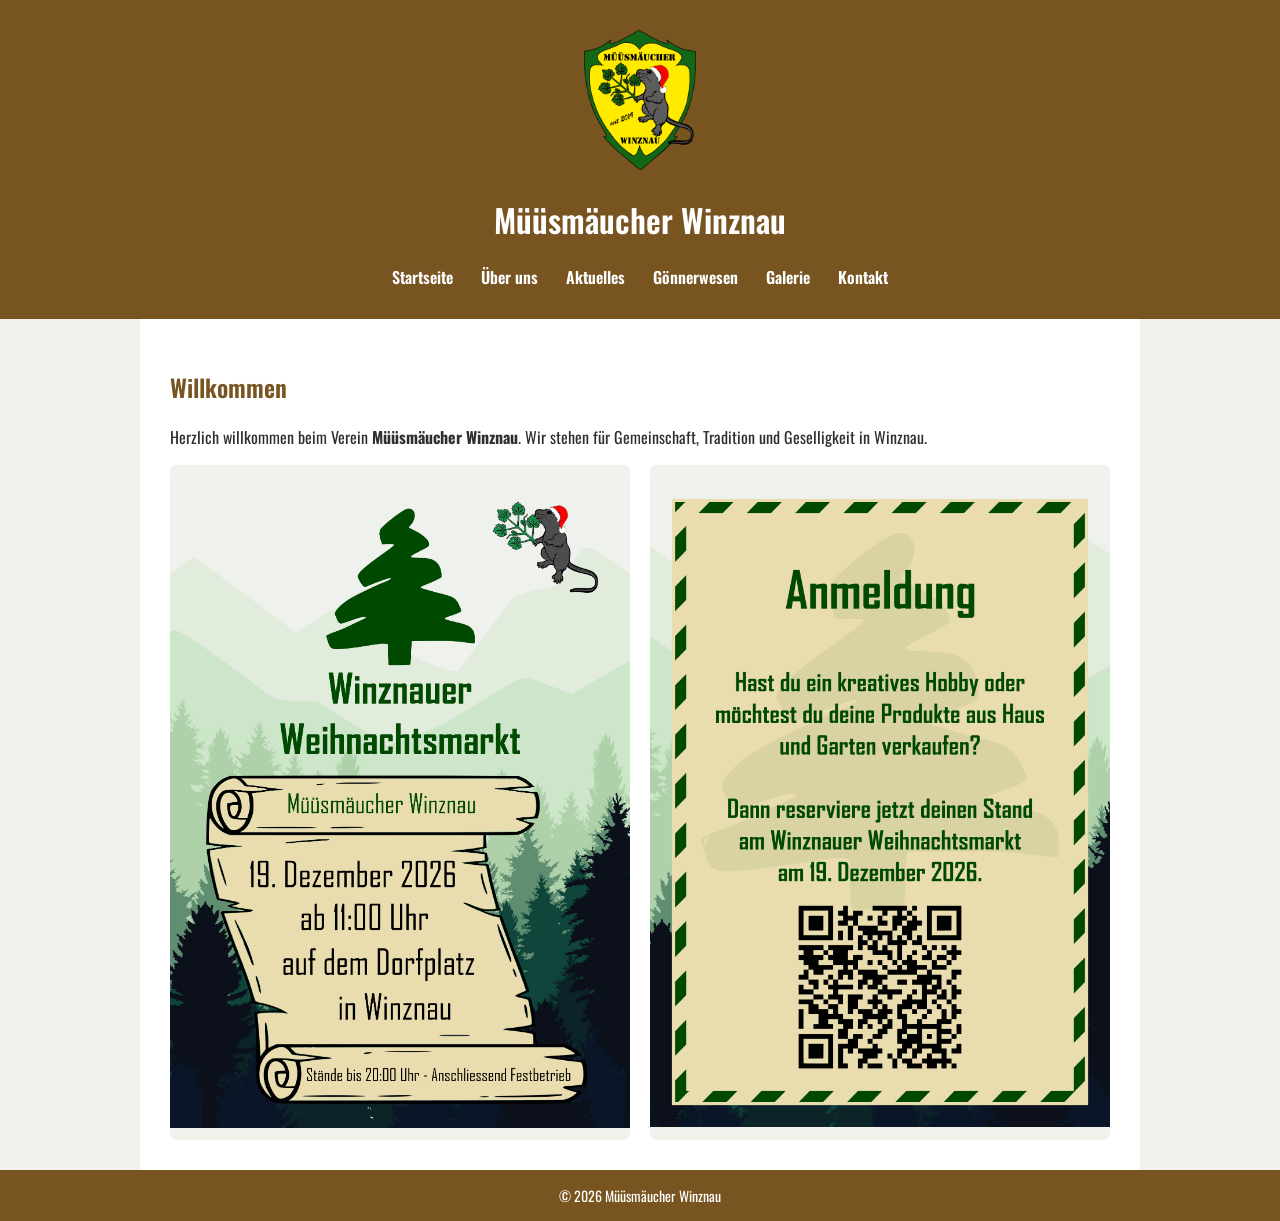
==== index.html @ eadc65b1 "Replace logo image with LOGO_Weihnachten.png in all HTML files" ====
<!-- ===================== index.html ===================== -->
<!DOCTYPE html>
<html lang="de">
	<head>
		<meta charset="UTF-8">
		<meta 
			name="viewport" 
			content="width=device-width, initial-scale=1.0">
		<title>Müüsmäucher Winznau – Startseite</title>
		<meta 
			name="description" 
			content="Website des Verein Müüsmäucher Winznau. Gegründet im Jahr 2019. Wir machen zusammen Ausflüge und organisieren gesellige Anlässe für das Dorf und seine Einwohner*innen">
		<meta
			property="og:title"
			content="Website Müüsmäucher - Startseite">
			<meta
			property="og:url"
			content="https://mueuesmaeucher.ch/">
		<meta
			property="og:site_name"
			content="mueuesmaeucher.ch">
		<meta
			property="og:description"
			content="Website des Verein Müüsmäucher Winznau. Gegründet im Jahr 2019. Wir machen zusammen Ausflüge und organisieren gesellige Anlässe für das Dorf und seine Einwohner*innen">
		<meta 
			property="og:type"
			content="website">
		<meta 
			property="og:image" 
			content="https://mueuesmaeucher.ch/social_media.png">
		<meta 
			property="og:image:width" 
			content="1200">
		<meta 
			property="og:image:height" 
			content="630">
		<link 
			rel="canonical" 
			href="https://mueuesmaeucher.ch/">
		<link 
			rel="preconnect" 
			href="https://fonts.googleapis.com">
		<link 
			rel="preconnect" 
			href="https://fonts.gstatic.com" crossorigin>
		<link 
			href="https://fonts.googleapis.com/css2?family=Oswald:wght@200..700&display=swap" 
			rel="stylesheet">
		<link 
			rel="stylesheet" 
			href="style.css">
		<link rel="icon" type="image/svg+xml" href="/favicon.svg">
		<link rel="alternate icon" href="/favicon.png"> <!-- Fallback -->
	</head>
	<body>
		<header>
			<a href="index.html">
				<img 
					src="LOGO_Weihnachten.png" 
					alt="Logo Müüsmäucher Winznau">
			</a>
			<h1>Müüsmäucher Winznau</h1>
			<nav>
				<a href="index.html">Startseite</a>
				<a href="ueber-uns.html">Über uns</a>
				<a href="aktuelles.html">Aktuelles</a>
				<a href="goenner.html">Gönnerwesen</a>
				<a href="galerie.html">Galerie</a>
				<a href="kontakt.html">Kontakt</a>
			</nav>
		</header>
		<main class="container">
			<h2>Willkommen</h2>
			<p>Herzlich willkommen beim Verein <strong>Müüsmäucher Winznau</strong>. Wir stehen für Gemeinschaft, Tradition und Geselligkeit in Winznau.</p>
			<div class="gallery homepage-gallery">
				<img src="bilder/Flyer_vorne.png" alt="Flyer vorne" onclick="openLightbox(this)">
				<img src="bilder/Stand_Werbung.png" alt="Stand Werbung" onclick="openLightbox(this)">
			</div>
			<div class="lightbox" id="lightbox">
				<span class="nav prev" onclick="changeImg(-1)">&#10094;</span>
				<img id="lightbox-img" alt="Vergrößerte Ansicht">
				<span class="nav next" onclick="changeImg(1)">&#10095;</span>
			</div>
		</main>
		<footer>&copy; 2026 Müüsmäucher Winznau</footer>
		<script>
			const galleryImages = [...document.querySelectorAll('.gallery img')].map(img => img.src);
			let galleryIndex = 0;

			function openLightbox(img) {
				galleryIndex = galleryImages.indexOf(img.src);
				document.getElementById('lightbox-img').src = img.src;
				document.getElementById('lightbox').style.display = 'flex';
			}

			function changeImg(step) {
				galleryIndex = (galleryIndex + step + galleryImages.length) % galleryImages.length;
				document.getElementById('lightbox-img').src = galleryImages[galleryIndex];
			}

			document.getElementById('lightbox').onclick = function(e) {
				if (e.target.id === 'lightbox') {
					e.target.style.display = 'none';
				}
			};
		</script>
	</body>
</html>
---- style.css ----
* {
    box-sizing: border-box;
}

html, body {
    margin: 0;
    padding: 0;
    font-family: "Oswald", sans-serif;
    background: #f3f1ec;
    color: #2f2f2f;
}

header {
    background: #775420;
    color: #fff;
    text-align: center;
    padding: 30px 0;
}

header img {
    max-height: 140px;
}

nav a {
    color: #fff;
    text-decoration: none;
    margin: 0 12px;
    font-weight: 600;
}

nav a:hover {
    text-decoration: underline;
}

.container {
    max-width: 1000px;
    margin: auto;
    padding: 30px;
    background: #fff;
}

h1, h2, h3 {
    font-weight: 600;
}

h2 {
    color: #775420;
}

.gallery {
    display: grid;
    grid-template-columns: repeat(auto-fit, minmax(200px, 1fr));
    gap: 15px;
}

.gallery img {
    width: 100%;
    border-radius: 6px;
    cursor: pointer;
    aspect-ratio: 4 / 3;
    object-fit: cover;
    transition: transform 0.2s ease;
}

.homepage-gallery {
    grid-template-columns: repeat(auto-fit, minmax(260px, 1fr));
    gap: 20px;
    align-items: stretch;
}

.homepage-gallery img {
    width: 100%;
    height: min(75vh, 760px);
    aspect-ratio: auto;
    object-fit: contain;
    background: #f3f1ec;
}

.gallery img:hover {
    transform: scale(1.02);
}

footer {
    background: #775420;
    color: #fff;
    text-align: center;
    padding: 15px 0;
    font-size: 14px;
}

.tabs button {
    padding: 10px 15px;
    border: none;
    background: #e0e0e0;
    margin-right: 5px;
    cursor: pointer;
    font-weight: bold;
}

.tabs button.active {
    background: #775420;
    color: #fff;
}

.tabs {
    display: flex;
    flex-wrap: wrap;
    gap: 8px;
    margin-top: 20px;
}

.year-content,
.event-content {
    display: none;
    margin-top: 20px;
}

.year-content.active,
.event-content.active {
    display: block;
}

.hero-video {
    display: block;
    margin: 0 auto;
    max-width: 100%;
    border-radius: 6px;
}

.video-container {
    text-align: center;
}

.lightbox {
    position: fixed;
    top: 0;
    left: 0;
    width: 100%;
    height: 100%;
    background: rgba(0,0,0,0.8);
    display: none;
    align-items: center;
    justify-content: center;
    z-index: 1000;
}

.lightbox img {
    max-width: 90%;
    max-height: 90%;
}

.lightbox .nav {
    position: absolute;
    top: 50%;
    color: #fff;
    font-size: 40px;
    cursor: pointer;
    padding: 20px;
}

.lightbox .prev {
    left: 0;
}

.lightbox .next {
    right: 0;
}

.hero-video {
    display: block;
    margin: 0 auto;
    max-width: 90%;
}
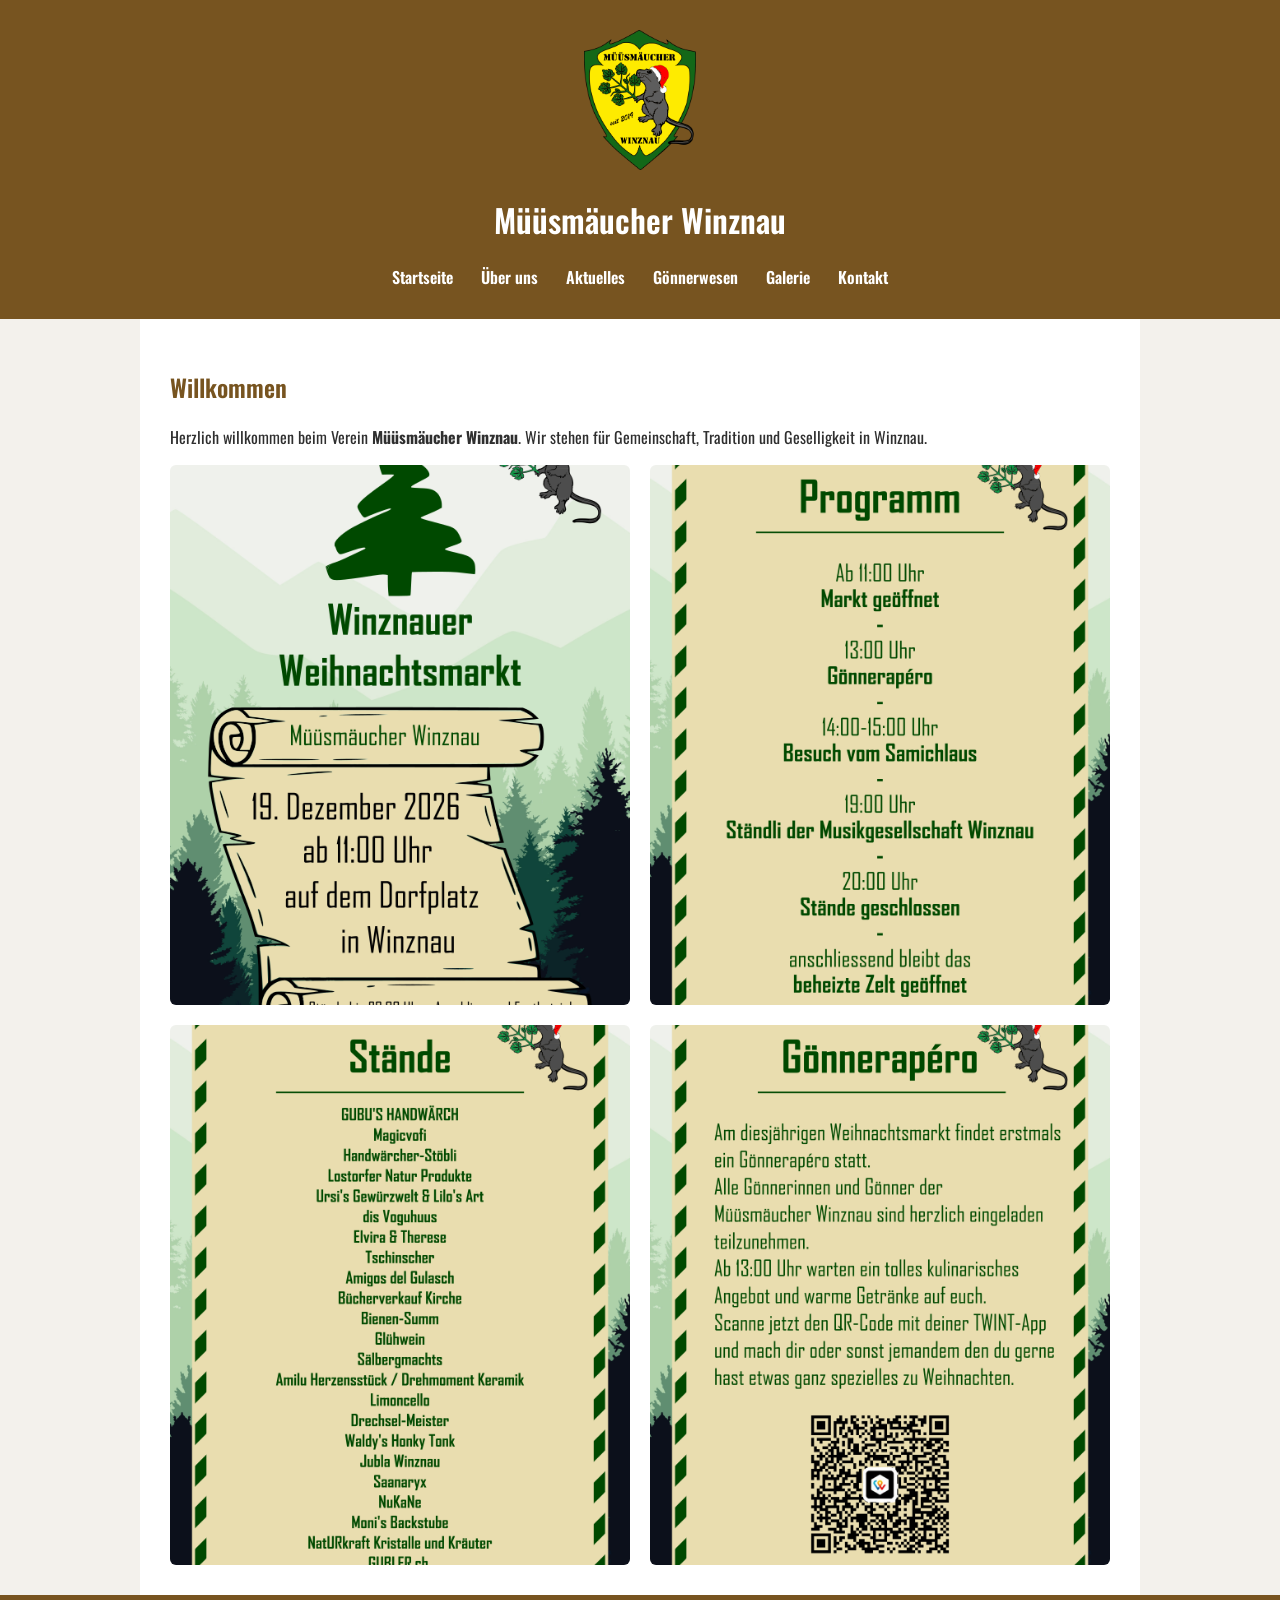
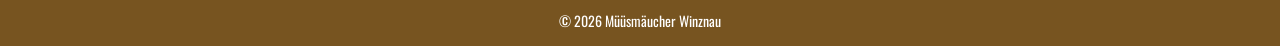
==== commit 9f903e1d: "Update homepage gallery images and adjust CSS for better responsiveness" ====
--- a/index.html
+++ b/index.html
@@ -73,8 +73,10 @@
 			<h2>Willkommen</h2>
 			<p>Herzlich willkommen beim Verein <strong>Müüsmäucher Winznau</strong>. Wir stehen für Gemeinschaft, Tradition und Geselligkeit in Winznau.</p>
 			<div class="gallery homepage-gallery">
-				<img src="bilder/Flyer_vorne.png" alt="Flyer vorne" onclick="openLightbox(this)">
-				<img src="bilder/Stand_Werbung.png" alt="Stand Werbung" onclick="openLightbox(this)">
+				<img src="bilder/Seite_1.png" alt="Seite 1" onclick="openLightbox(this)">
+				<img src="bilder/Seite_2.png" alt="Seite 2" onclick="openLightbox(this)">
+				<img src="bilder/Seite_3.png" alt="Seite 3" onclick="openLightbox(this)">
+				<img src="bilder/Seite_4.png" alt="Seite 4" onclick="openLightbox(this)">
 			</div>
 			<div class="lightbox" id="lightbox">
 				<span class="nav prev" onclick="changeImg(-1)">&#10094;</span>
--- a/style.css
+++ b/style.css
@@ -63,17 +63,17 @@
 }
 
 .homepage-gallery {
-    grid-template-columns: repeat(auto-fit, minmax(260px, 1fr));
+    grid-template-columns: repeat(2, minmax(260px, 1fr));
     gap: 20px;
     align-items: stretch;
 }
 
 .homepage-gallery img {
     width: 100%;
-    height: min(75vh, 760px);
-    aspect-ratio: auto;
-    object-fit: contain;
+    height: clamp(360px, 60vh, 760px);
+    object-fit: cover;
     background: #f3f1ec;
+    border-radius: 6px;
 }
 
 .gallery img:hover {
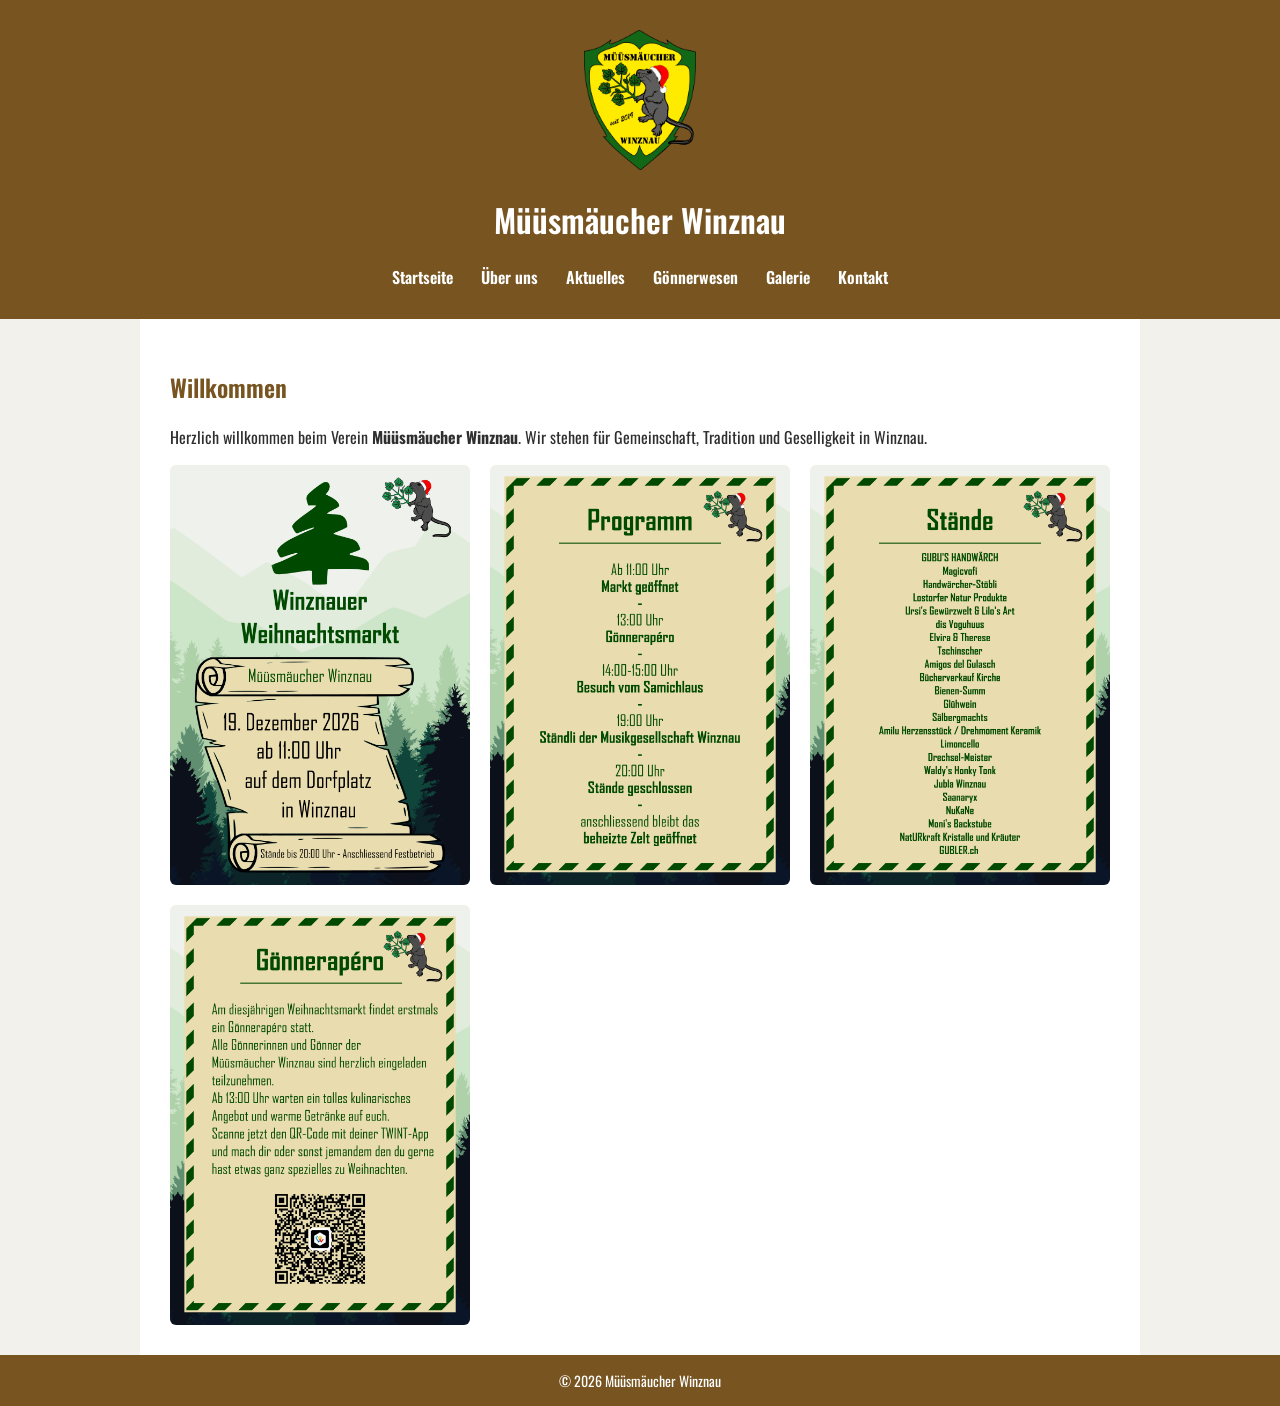
==== commit 22759bd8: "Add snowfall effect to homepage: implement snow-layer and flake animations in CSS and HTML" ====
--- a/index.html
+++ b/index.html
@@ -53,6 +53,20 @@
 		<link rel="alternate icon" href="/favicon.png"> <!-- Fallback -->
 	</head>
 	<body>
+		<div class="snow-layer" aria-hidden="true">
+			<span class="flake f1"></span>
+			<span class="flake f2"></span>
+			<span class="flake f3"></span>
+			<span class="flake f4"></span>
+			<span class="flake f5"></span>
+			<span class="flake f6"></span>
+			<span class="flake f7"></span>
+			<span class="flake f8"></span>
+			<span class="flake f9"></span>
+			<span class="flake f10"></span>
+			<span class="flake f11"></span>
+			<span class="flake f12"></span>
+		</div>
 		<header>
 			<a href="index.html">
 				<img 
@@ -73,39 +87,19 @@
 			<h2>Willkommen</h2>
 			<p>Herzlich willkommen beim Verein <strong>Müüsmäucher Winznau</strong>. Wir stehen für Gemeinschaft, Tradition und Geselligkeit in Winznau.</p>
 			<div class="gallery homepage-gallery">
-				<img src="bilder/Seite_1.png" alt="Seite 1" onclick="openLightbox(this)">
-				<img src="bilder/Seite_2.png" alt="Seite 2" onclick="openLightbox(this)">
-				<img src="bilder/Seite_3.png" alt="Seite 3" onclick="openLightbox(this)">
-				<img src="bilder/Seite_4.png" alt="Seite 4" onclick="openLightbox(this)">
+				<img src="bilder/Seite_1.png" alt="Seite 1">
+				<img src="bilder/Seite_2.png" alt="Seite 2">
+				<img src="bilder/Seite_3.png" alt="Seite 3">
+				<img src="bilder/Seite_4.png" alt="Seite 4">
 			</div>
 			<div class="lightbox" id="lightbox">
-				<span class="nav prev" onclick="changeImg(-1)">&#10094;</span>
+				<span class="nav prev">&#10094;</span>
 				<img id="lightbox-img" alt="Vergrößerte Ansicht">
-				<span class="nav next" onclick="changeImg(1)">&#10095;</span>
+				<span class="nav next">&#10095;</span>
 			</div>
 		</main>
 		<footer>&copy; 2026 Müüsmäucher Winznau</footer>
-		<script>
-			const galleryImages = [...document.querySelectorAll('.gallery img')].map(img => img.src);
-			let galleryIndex = 0;
-
-			function openLightbox(img) {
-				galleryIndex = galleryImages.indexOf(img.src);
-				document.getElementById('lightbox-img').src = img.src;
-				document.getElementById('lightbox').style.display = 'flex';
-			}
-
-			function changeImg(step) {
-				galleryIndex = (galleryIndex + step + galleryImages.length) % galleryImages.length;
-				document.getElementById('lightbox-img').src = galleryImages[galleryIndex];
-			}
-
-			document.getElementById('lightbox').onclick = function(e) {
-				if (e.target.id === 'lightbox') {
-					e.target.style.display = 'none';
-				}
-			};
-		</script>
+		<script src="script.js"></script>
 	</body>
 </html>
 
--- a/style.css
+++ b/style.css
@@ -10,6 +10,58 @@
     color: #2f2f2f;
 }
 
+body {
+    position: relative;
+    overflow-x: hidden;
+}
+
+.snow-layer {
+    position: fixed;
+    inset: 0;
+    pointer-events: none;
+    z-index: 0;
+    overflow: hidden;
+}
+
+.flake {
+    position: absolute;
+    top: -15%;
+    width: 8px;
+    height: 8px;
+    background: rgba(255, 255, 255, 0.9);
+    border-radius: 50%;
+    box-shadow: 0 0 8px rgba(255,255,255,0.8);
+    animation: snowfall linear infinite;
+    opacity: 0;
+}
+
+.f1 { left: 5%; animation-duration: 16s; animation-delay: 0s; }
+.f2 { left: 12%; animation-duration: 19s; animation-delay: 3s; }
+.f3 { left: 22%; animation-duration: 18s; animation-delay: 1s; }
+.f4 { left: 31%; animation-duration: 21s; animation-delay: 4s; }
+.f5 { left: 42%; animation-duration: 17s; animation-delay: 2s; }
+.f6 { left: 53%; animation-duration: 20s; animation-delay: 5s; }
+.f7 { left: 64%; animation-duration: 18s; animation-delay: 1.5s; }
+.f8 { left: 72%; animation-duration: 22s; animation-delay: 3.5s; }
+.f9 { left: 81%; animation-duration: 16s; animation-delay: 2.5s; }
+.f10 { left: 90%; animation-duration: 21s; animation-delay: 5.5s; }
+.f11 { left: 61%; animation-duration: 15s; animation-delay: 0.5s; }
+.f12 { left: 48%; animation-duration: 19s; animation-delay: 6s; }
+
+@keyframes snowfall {
+    0% {
+        transform: translate3d(0, 0, 0) scale(0.8);
+        opacity: 0;
+    }
+    10% {
+        opacity: 1;
+    }
+    100% {
+        transform: translate3d(20px, 110vh, 0) scale(1.2);
+        opacity: 0;
+    }
+}
+
 header {
     background: #775420;
     color: #fff;
@@ -33,10 +85,20 @@
 }
 
 .container {
+    position: relative;
+    z-index: 1;
     max-width: 1000px;
     margin: auto;
     padding: 30px;
     background: #fff;
+}
+
+header,
+footer,
+nav,
+main {
+    position: relative;
+    z-index: 1;
 }
 
 h1, h2, h3 {
@@ -63,17 +125,32 @@
 }
 
 .homepage-gallery {
-    grid-template-columns: repeat(2, minmax(260px, 1fr));
+    display: grid;
+    grid-template-columns: repeat(3, minmax(220px, 1fr));
     gap: 20px;
     align-items: stretch;
 }
 
 .homepage-gallery img {
     width: 100%;
-    height: clamp(360px, 60vh, 760px);
+    height: auto;
+    aspect-ratio: 3 / 4.2;
     object-fit: cover;
     background: #f3f1ec;
     border-radius: 6px;
+    display: block;
+}
+
+@media (max-width: 900px) {
+    .homepage-gallery {
+        grid-template-columns: repeat(2, minmax(180px, 1fr));
+    }
+}
+
+@media (max-width: 560px) {
+    .homepage-gallery {
+        grid-template-columns: 1fr;
+    }
 }
 
 .gallery img:hover {
@@ -145,8 +222,12 @@
 }
 
 .lightbox img {
-    max-width: 90%;
-    max-height: 90%;
+    max-width: 90vw;
+    max-height: 85vh;
+    width: auto;
+    height: auto;
+    object-fit: contain;
+    display: block;
 }
 
 .lightbox .nav {
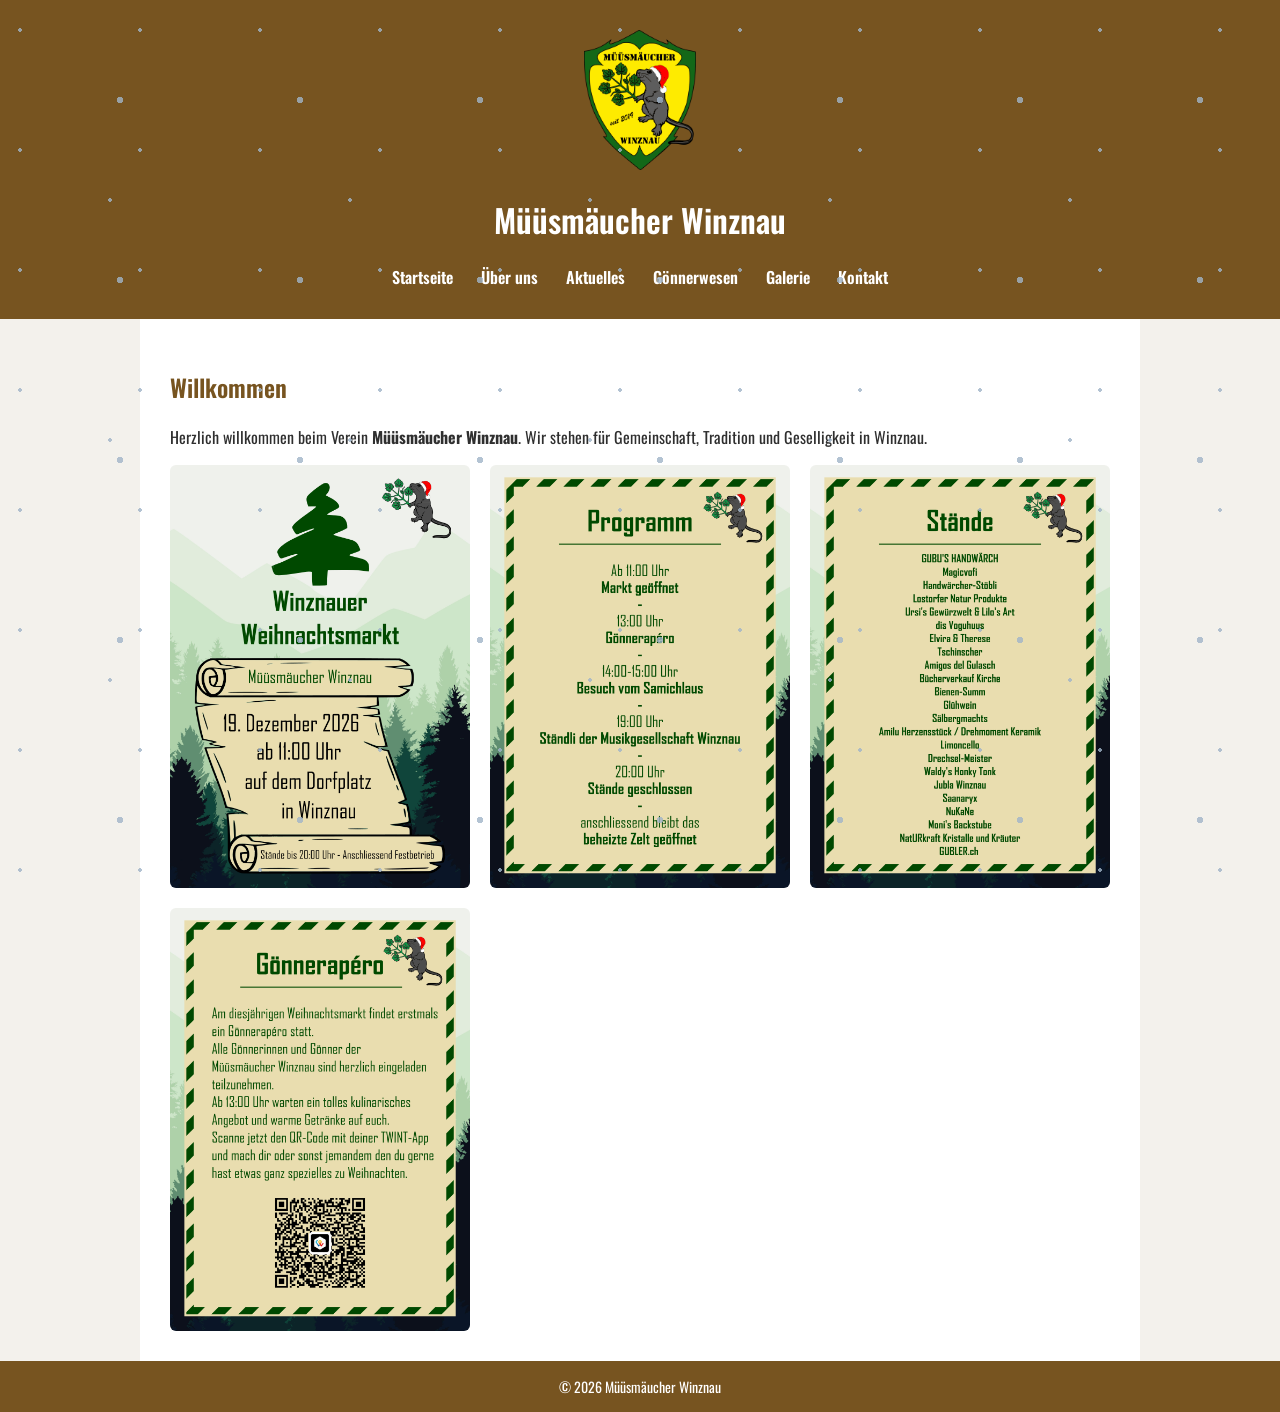
==== commit 5ec80e31: "Refactor snowfall effect: replace snow-layer with a background animation in CSS for improved perform" ====
--- a/index.html
+++ b/index.html
@@ -53,20 +53,6 @@
 		<link rel="alternate icon" href="/favicon.png"> <!-- Fallback -->
 	</head>
 	<body>
-		<div class="snow-layer" aria-hidden="true">
-			<span class="flake f1"></span>
-			<span class="flake f2"></span>
-			<span class="flake f3"></span>
-			<span class="flake f4"></span>
-			<span class="flake f5"></span>
-			<span class="flake f6"></span>
-			<span class="flake f7"></span>
-			<span class="flake f8"></span>
-			<span class="flake f9"></span>
-			<span class="flake f10"></span>
-			<span class="flake f11"></span>
-			<span class="flake f12"></span>
-		</div>
 		<header>
 			<a href="index.html">
 				<img 
@@ -102,4 +88,3 @@
 		<script src="script.js"></script>
 	</body>
 </html>
-
--- a/style.css
+++ b/style.css
@@ -15,50 +15,27 @@
     overflow-x: hidden;
 }
 
-.snow-layer {
+body::before {
+    content: "";
     position: fixed;
     inset: 0;
     pointer-events: none;
-    z-index: 0;
-    overflow: hidden;
-}
-
-.flake {
-    position: absolute;
-    top: -15%;
-    width: 8px;
-    height: 8px;
-    background: rgba(255, 255, 255, 0.9);
-    border-radius: 50%;
-    box-shadow: 0 0 8px rgba(255,255,255,0.8);
-    animation: snowfall linear infinite;
-    opacity: 0;
-}
-
-.f1 { left: 5%; animation-duration: 16s; animation-delay: 0s; }
-.f2 { left: 12%; animation-duration: 19s; animation-delay: 3s; }
-.f3 { left: 22%; animation-duration: 18s; animation-delay: 1s; }
-.f4 { left: 31%; animation-duration: 21s; animation-delay: 4s; }
-.f5 { left: 42%; animation-duration: 17s; animation-delay: 2s; }
-.f6 { left: 53%; animation-duration: 20s; animation-delay: 5s; }
-.f7 { left: 64%; animation-duration: 18s; animation-delay: 1.5s; }
-.f8 { left: 72%; animation-duration: 22s; animation-delay: 3.5s; }
-.f9 { left: 81%; animation-duration: 16s; animation-delay: 2.5s; }
-.f10 { left: 90%; animation-duration: 21s; animation-delay: 5.5s; }
-.f11 { left: 61%; animation-duration: 15s; animation-delay: 0.5s; }
-.f12 { left: 48%; animation-duration: 19s; animation-delay: 6s; }
+    z-index: 2;
+    background-image:
+        radial-gradient(2px 2px at 20px 30px, rgba(160, 180, 200, 0.8) 99%, transparent),
+        radial-gradient(3px 3px at 80px 70px, rgba(160, 180, 200, 0.8) 99%, transparent),
+        radial-gradient(2px 2px at 40px 100px, rgba(160, 180, 200, 0.8) 99%, transparent);
+    background-size: 120px 120px, 180px 180px, 240px 240px;
+    background-position: 0 0, 40px 30px, 70px 100px;
+    animation: snowfall 12s linear infinite;
+}
 
 @keyframes snowfall {
     0% {
-        transform: translate3d(0, 0, 0) scale(0.8);
-        opacity: 0;
-    }
-    10% {
-        opacity: 1;
+        background-position: 0 0, 40px 30px, 70px 100px;
     }
     100% {
-        transform: translate3d(20px, 110vh, 0) scale(1.2);
-        opacity: 0;
+        background-position: 0 120px, 40px 210px, 70px 340px;
     }
 }
 
@@ -101,6 +78,10 @@
     z-index: 1;
 }
 
+.container {
+    z-index: auto;
+}
+
 h1, h2, h3 {
     font-weight: 600;
 }
@@ -126,31 +107,18 @@
 
 .homepage-gallery {
     display: grid;
-    grid-template-columns: repeat(3, minmax(220px, 1fr));
+    grid-template-columns: repeat(auto-fit, minmax(260px, 1fr));
     gap: 20px;
     align-items: stretch;
 }
 
 .homepage-gallery img {
     width: 100%;
-    height: auto;
-    aspect-ratio: 3 / 4.2;
+    height: min(47vh, 540px);
     object-fit: cover;
     background: #f3f1ec;
     border-radius: 6px;
     display: block;
-}
-
-@media (max-width: 900px) {
-    .homepage-gallery {
-        grid-template-columns: repeat(2, minmax(180px, 1fr));
-    }
-}
-
-@media (max-width: 560px) {
-    .homepage-gallery {
-        grid-template-columns: 1fr;
-    }
 }
 
 .gallery img:hover {
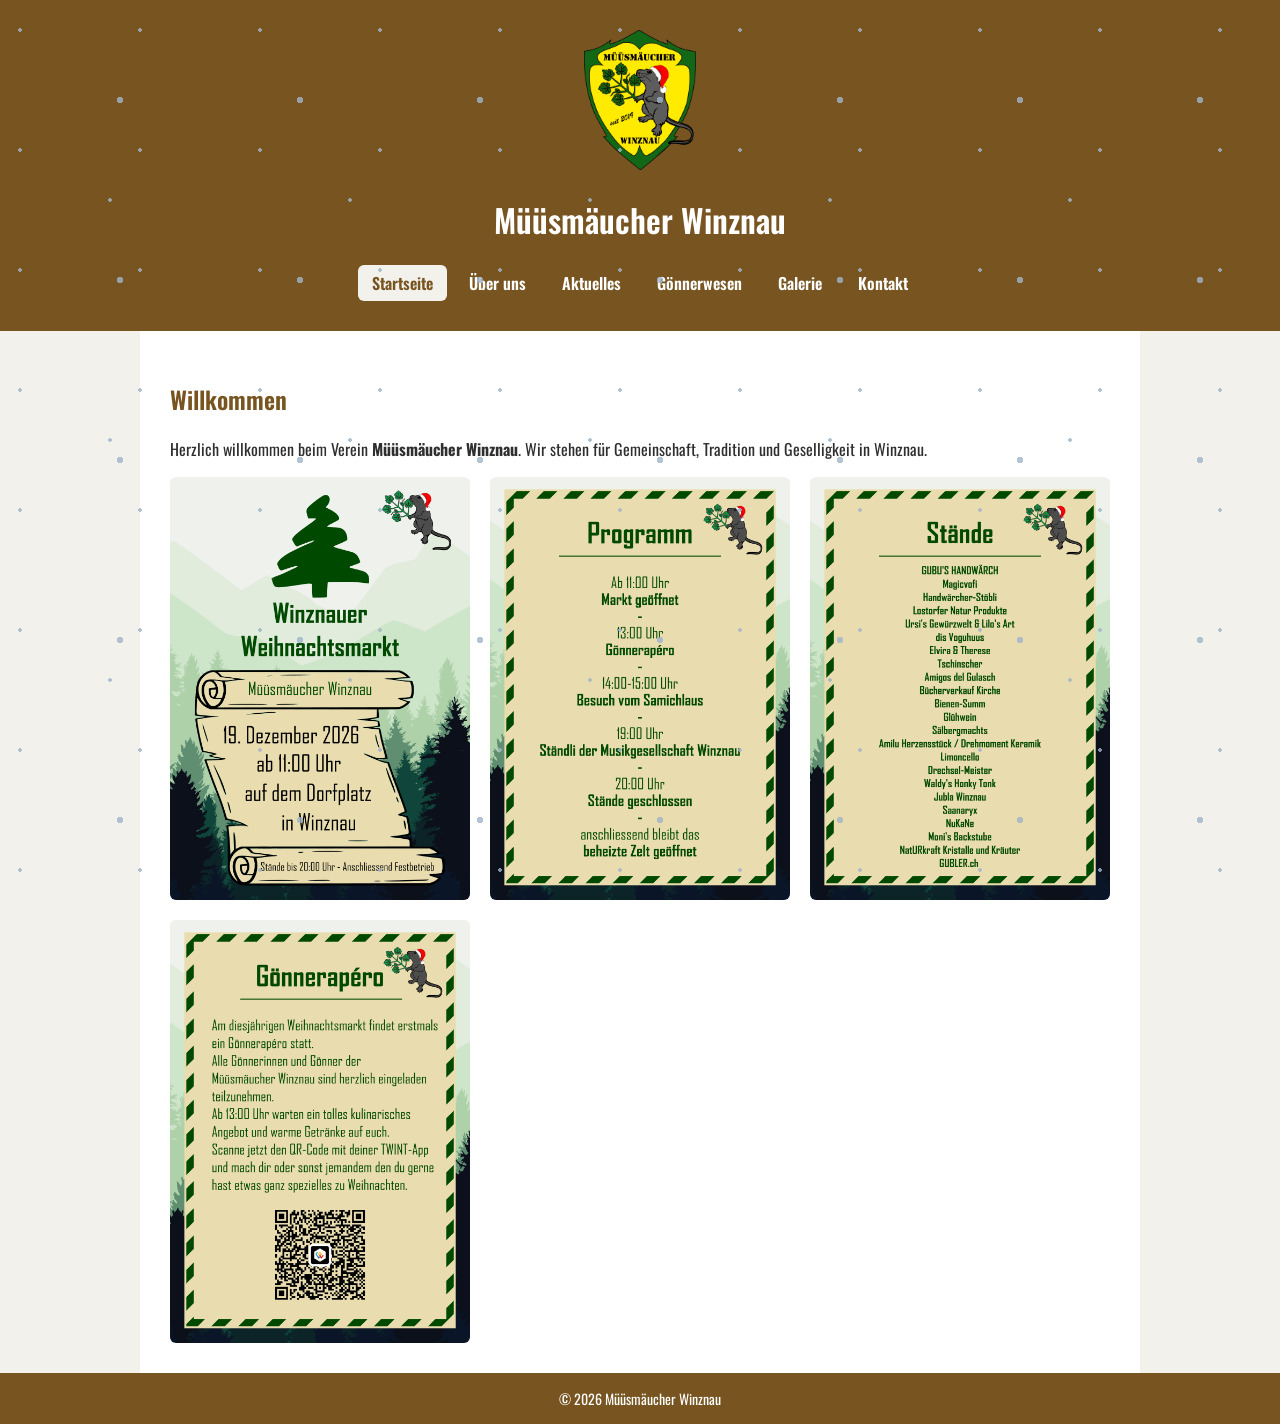
==== commit 97cbe45d: "Update navigation links: add 'active' class to current page links for improved user experience" ====
--- a/index.html
+++ b/index.html
@@ -61,7 +61,7 @@
 			</a>
 			<h1>Müüsmäucher Winznau</h1>
 			<nav>
-				<a href="index.html">Startseite</a>
+				<a href="index.html" class="active" aria-current="page">Startseite</a>
 				<a href="ueber-uns.html">Über uns</a>
 				<a href="aktuelles.html">Aktuelles</a>
 				<a href="goenner.html">Gönnerwesen</a>
--- a/style.css
+++ b/style.css
@@ -50,15 +50,30 @@
     max-height: 140px;
 }
 
+nav {
+    display: flex;
+    flex-wrap: wrap;
+    justify-content: center;
+    gap: 10px 8px;
+    margin-top: 10px;
+}
+
 nav a {
     color: #fff;
     text-decoration: none;
-    margin: 0 12px;
     font-weight: 600;
+    padding: 6px 14px;
+    border-radius: 6px;
+    transition: background 0.2s, color 0.2s;
 }
 
 nav a:hover {
-    text-decoration: underline;
+    background: rgba(255, 255, 255, 0.15);
+}
+
+nav a.active {
+    background: #f3f1ec;
+    color: #775420;
 }
 
 .container {
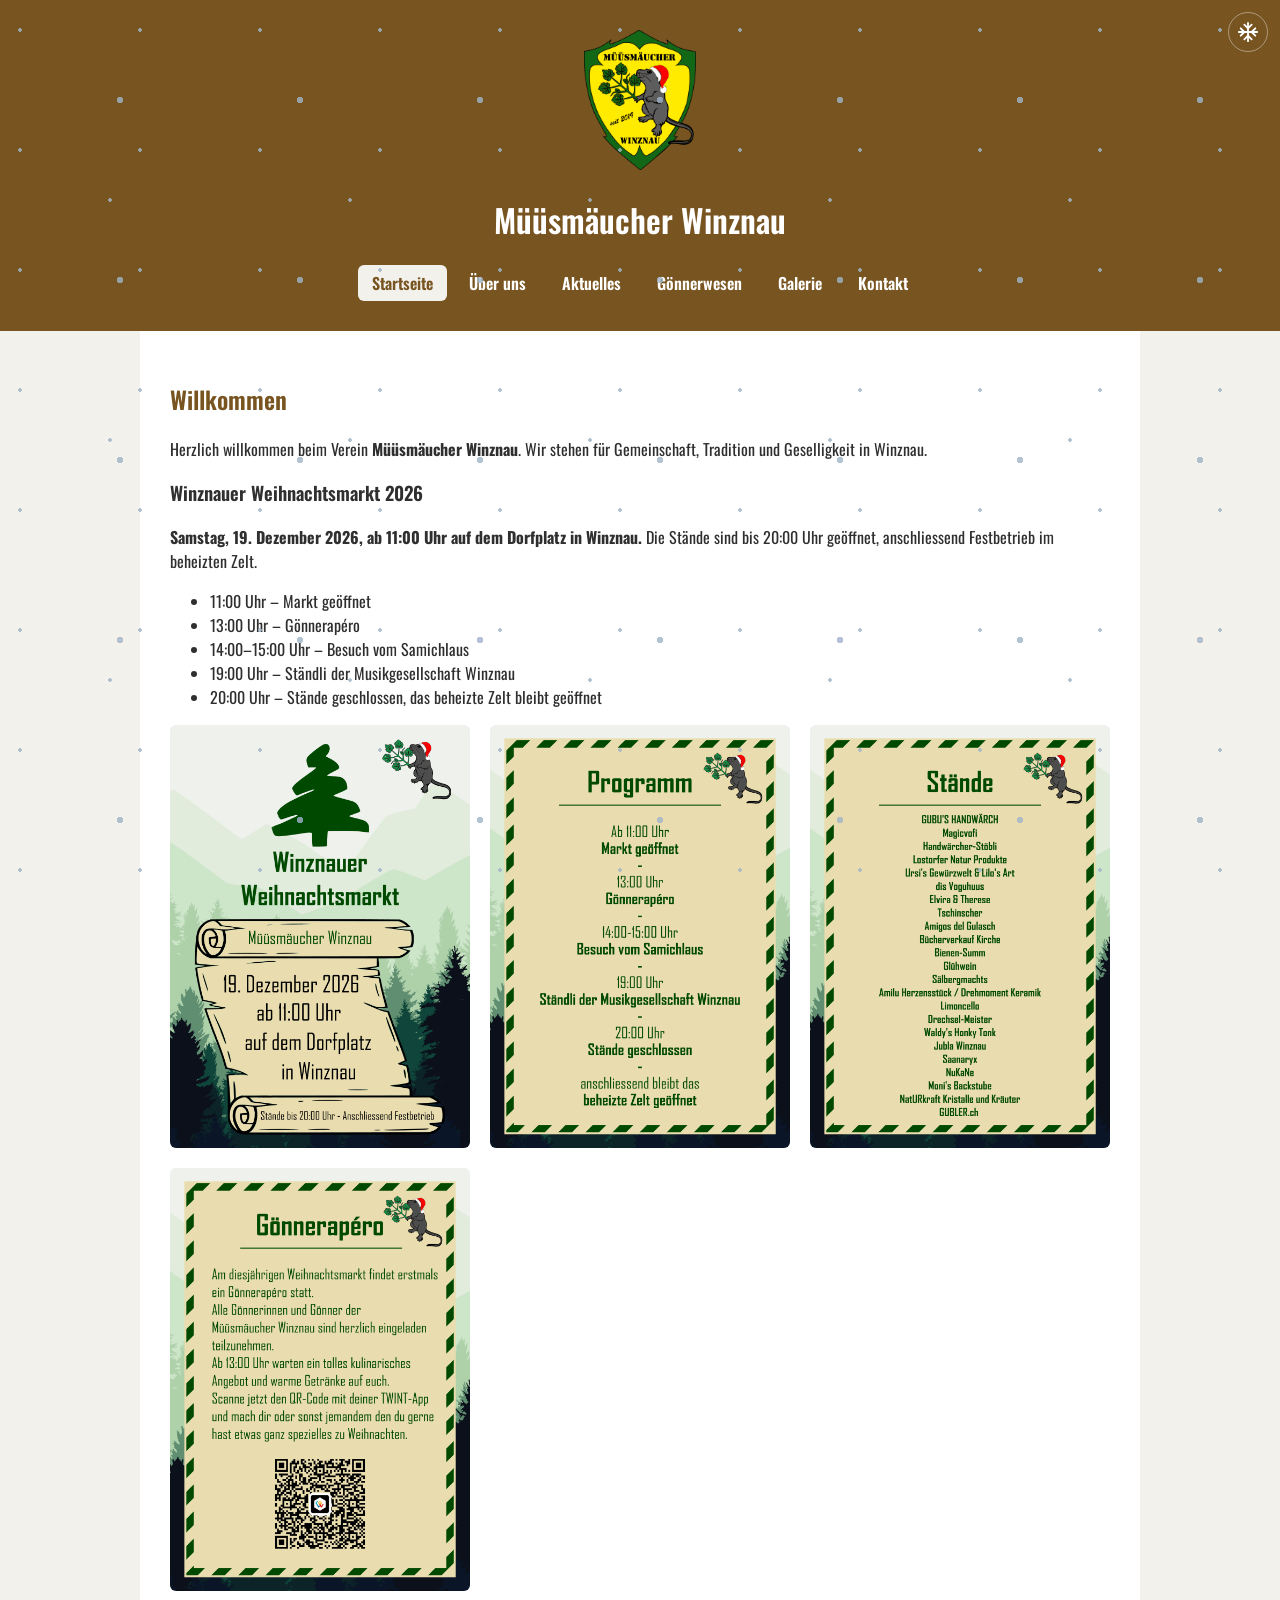
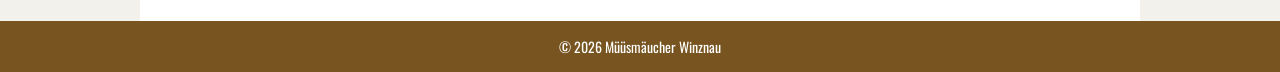
==== commit cda11048: "Update website content and functionality - Changed alt text for logo images in goenner.html, index.h" ====
--- a/index.html
+++ b/index.html
@@ -57,7 +57,7 @@
 			<a href="index.html">
 				<img 
 					src="LOGO_Weihnachten.png" 
-					alt="Logo Müüsmäucher Winznau">
+					alt="Müüsmäucher Winznau – zur Startseite">
 			</a>
 			<h1>Müüsmäucher Winznau</h1>
 			<nav>
@@ -72,18 +72,30 @@
 		<main class="container">
 			<h2>Willkommen</h2>
 			<p>Herzlich willkommen beim Verein <strong>Müüsmäucher Winznau</strong>. Wir stehen für Gemeinschaft, Tradition und Geselligkeit in Winznau.</p>
+			<section>
+				<h3>Winznauer Weihnachtsmarkt 2026</h3>
+				<p><strong>Samstag, 19. Dezember 2026, ab 11:00 Uhr auf dem Dorfplatz in Winznau.</strong> Die Stände sind bis 20:00 Uhr geöffnet, anschliessend Festbetrieb im beheizten Zelt.</p>
+				<ul>
+					<li>11:00 Uhr – Markt geöffnet</li>
+					<li>13:00 Uhr – Gönnerapéro</li>
+					<li>14:00–15:00 Uhr – Besuch vom Samichlaus</li>
+					<li>19:00 Uhr – Ständli der Musikgesellschaft Winznau</li>
+					<li>20:00 Uhr – Stände geschlossen, das beheizte Zelt bleibt geöffnet</li>
+				</ul>
+			</section>
 			<div class="gallery homepage-gallery">
-				<img src="bilder/Seite_1.png" alt="Seite 1">
-				<img src="bilder/Seite_2.png" alt="Seite 2">
-				<img src="bilder/Seite_3.png" alt="Seite 3">
-				<img src="bilder/Seite_4.png" alt="Seite 4">
-			</div>
-			<div class="lightbox" id="lightbox">
-				<span class="nav prev">&#10094;</span>
-				<img id="lightbox-img" alt="Vergrößerte Ansicht">
-				<span class="nav next">&#10095;</span>
+				<img src="bilder/Seite_1.png" alt="Flyer Winznauer Weihnachtsmarkt: 19. Dezember 2026 ab 11:00 Uhr auf dem Dorfplatz in Winznau. Stände bis 20:00 Uhr, anschliessend Festbetrieb.">
+				<img src="bilder/Seite_2.png" alt="Flyer Programm: ab 11:00 Uhr Markt geöffnet, 13:00 Uhr Gönnerapéro, 14:00 bis 15:00 Uhr Besuch vom Samichlaus, 19:00 Uhr Ständli der Musikgesellschaft Winznau, 20:00 Uhr Stände geschlossen, anschliessend bleibt das beheizte Zelt geöffnet.">
+				<img src="bilder/Seite_3.png" alt="Flyer Stände: Gubu's Handwärch, Magicvofi, Handwärcher-Stöbli, Lostorfer Natur Produkte, Ursi's Gewürzwelt &amp; Lilo's Art, dis Voguhuus, Elvira &amp; Therese, Tschinscher, Amigos del Gulasch, Bücherverkauf Kirche, Bienen-Summ, Glühwein, Sälbergmachts, Amilu Herzensstück / Drehmoment Keramik, Limoncello, Drechsel-Meister, Waldy's Honky Tonk, Jubla Winznau, Saanaryx, NuKaNe, Moni's Backstube, NatURkraft Kristalle und Kräuter, GUBLER.ch.">
+				<img src="bilder/Seite_4.png" alt="Flyer Gönnerapéro: Am diesjährigen Weihnachtsmarkt findet erstmals ein Gönnerapéro statt. Alle Gönnerinnen und Gönner sind herzlich eingeladen. Ab 13:00 Uhr warten ein kulinarisches Angebot und warme Getränke. Mit einem QR-Code für die TWINT-App kann man Gönnerin oder Gönner werden.">
 			</div>
 		</main>
+		<div class="lightbox" id="lightbox" role="dialog" aria-modal="true" aria-label="Bildansicht">
+			<button type="button" class="lightbox-close" aria-label="Bildansicht schliessen">&times;</button>
+			<button type="button" class="nav prev" aria-label="Vorheriges Bild">&#10094;</button>
+			<img id="lightbox-img" alt="">
+			<button type="button" class="nav next" aria-label="Nächstes Bild">&#10095;</button>
+		</div>
 		<footer>&copy; 2026 Müüsmäucher Winznau</footer>
 		<script src="script.js"></script>
 	</body>
--- a/style.css
+++ b/style.css
@@ -39,6 +39,29 @@
     }
 }
 
+/* Schnee aus: per Schalter, oder per Systemeinstellung "Bewegung reduzieren",
+   solange man ihn nicht ausdrücklich eingeschaltet hat (.snow-on). */
+html.no-snow body::before {
+    display: none;
+}
+
+@media (prefers-reduced-motion: reduce) {
+    html:not(.snow-on) body::before {
+        display: none;
+    }
+}
+
+/* Sichtbarer Fokus für Tastatur-Nutzer (erscheint nicht bei Mausklicks) */
+:focus-visible {
+    outline: 3px solid #775420;
+    outline-offset: 2px;
+}
+
+header :focus-visible,
+.lightbox :focus-visible {
+    outline-color: #fff;
+}
+
 header {
     background: #775420;
     color: #fff;
@@ -48,6 +71,41 @@
 
 header img {
     max-height: 140px;
+}
+
+.snow-toggle {
+    position: absolute;
+    top: 12px;
+    right: 12px;
+    width: 40px;
+    height: 40px;
+    display: grid;
+    place-items: center;
+    padding: 0;
+    background: transparent;
+    border: 1px solid rgba(255, 255, 255, 0.4);
+    border-radius: 50%;
+    color: #fff;
+    cursor: pointer;
+    transition: background 0.2s, opacity 0.2s;
+}
+
+.snow-toggle:hover {
+    background: rgba(255, 255, 255, 0.15);
+}
+
+.snow-toggle[aria-pressed="false"] {
+    opacity: 0.5;
+}
+
+.snow-toggle svg {
+    width: 22px;
+    height: 22px;
+    fill: none;
+    stroke: currentColor;
+    stroke-width: 2;
+    stroke-linecap: round;
+    stroke-linejoin: round;
 }
 
 nav {
@@ -175,8 +233,13 @@
     margin-top: 20px;
 }
 
+.tab-content {
+    display: none;
+}
+
 .year-content.active,
-.event-content.active {
+.event-content.active,
+.tab-content.active {
     display: block;
 }
 
@@ -204,6 +267,18 @@
     z-index: 1000;
 }
 
+.lightbox.open {
+    display: flex;
+}
+
+.lightbox button {
+    background: none;
+    border: none;
+    color: #fff;
+    font: inherit;
+    cursor: pointer;
+}
+
 .lightbox img {
     max-width: 90vw;
     max-height: 85vh;
@@ -216,10 +291,40 @@
 .lightbox .nav {
     position: absolute;
     top: 50%;
-    color: #fff;
+    transform: translateY(-50%);
     font-size: 40px;
-    cursor: pointer;
     padding: 20px;
+}
+
+.lightbox .lightbox-close {
+    position: absolute;
+    top: 10px;
+    right: 10px;
+    font-size: 44px;
+    line-height: 1;
+    padding: 8px 14px;
+}
+
+.social-links {
+    display: flex;
+    gap: 16px;
+}
+
+.social-links a {
+    display: inline-flex;
+    padding: 4px;
+    color: #775420;
+    transition: color 0.2s;
+}
+
+.social-links a:hover {
+    color: #4f3814;
+}
+
+.social-links svg {
+    width: 32px;
+    height: 32px;
+    fill: currentColor;
 }
 
 .lightbox .prev {
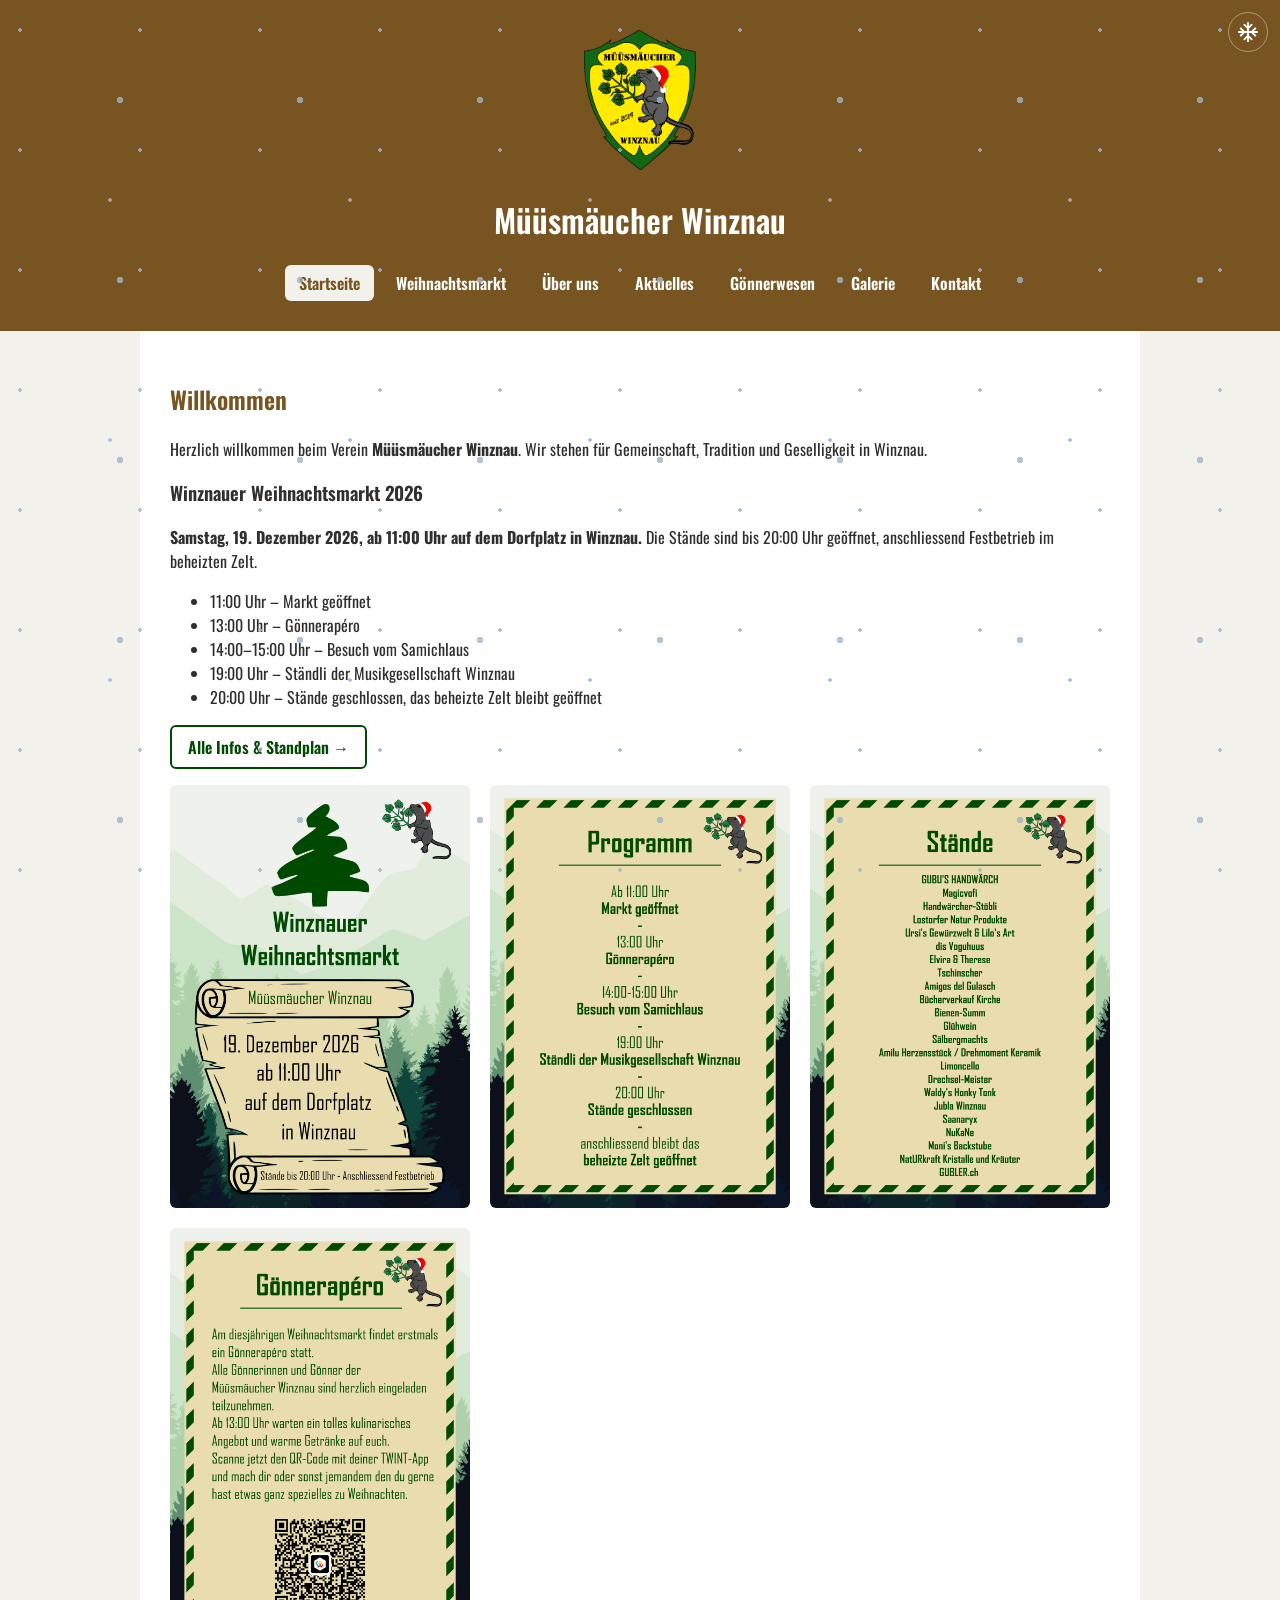
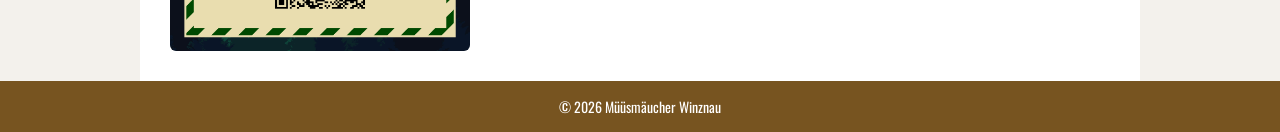
==== commit 591299d6: "Add Weihnachtsmarkt 2026 page with event details, program, and registration form" ====
--- a/index.html
+++ b/index.html
@@ -62,6 +62,7 @@
 			<h1>Müüsmäucher Winznau</h1>
 			<nav>
 				<a href="index.html" class="active" aria-current="page">Startseite</a>
+				<a href="weihnachtsmarkt.html" class="saison-weihnachtsmarkt">Weihnachtsmarkt</a>
 				<a href="ueber-uns.html">Über uns</a>
 				<a href="aktuelles.html">Aktuelles</a>
 				<a href="goenner.html">Gönnerwesen</a>
@@ -82,6 +83,7 @@
 					<li>19:00 Uhr – Ständli der Musikgesellschaft Winznau</li>
 					<li>20:00 Uhr – Stände geschlossen, das beheizte Zelt bleibt geöffnet</li>
 				</ul>
+				<p class="saison-weihnachtsmarkt"><a class="wm-button" href="weihnachtsmarkt.html">Alle Infos &amp; Standplan →</a></p>
 			</section>
 			<div class="gallery homepage-gallery">
 				<img src="bilder/Seite_1.png" alt="Flyer Winznauer Weihnachtsmarkt: 19. Dezember 2026 ab 11:00 Uhr auf dem Dorfplatz in Winznau. Stände bis 20:00 Uhr, anschliessend Festbetrieb.">
--- a/style.css
+++ b/style.css
@@ -1,5 +1,17 @@
 * {
     box-sizing: border-box;
+}
+
+/* ===================== SAISON-SCHALTER =====================
+   Alles mit der Klasse "saison-weihnachtsmarkt" (Link in der Navigation,
+   Button auf der Startseite) ist nur während der Weihnachtsmarkt-Saison sichtbar.
+
+   Nach dem Markt:  die Zeile mit "display: none" unten aktivieren
+                    (die Kommentarzeichen vorne und hinten entfernen).
+   Nächstes Jahr:   die Zeile wieder auskommentieren.
+   ============================================================ */
+.saison-weihnachtsmarkt {
+    /* display: none !important; */
 }
 
 html, body {
@@ -340,3 +352,129 @@
     margin: 0 auto;
     max-width: 90%;
 }
+
+/* ===================== Weihnachtsmarkt-Seite =====================
+   Die meisten Regeln gelten nur innerhalb von <body class="seite-weihnachtsmarkt">.
+   Die Farben stammen aus dem Standplan, damit Seite und Plan zusammenpassen.
+   Variablen (--name) definiert man einmal und benutzt sie mit var(--name).
+   Sie stehen in :root (= ganze Seite), damit auch der Button auf der Startseite sie kennt. */
+:root {
+    --wm-gruen: #004900;
+    --wm-papier: #f6efd8;
+    --wm-orange: #c8731a;
+}
+
+.seite-weihnachtsmarkt h2,
+.seite-weihnachtsmarkt h3 {
+    color: var(--wm-gruen);
+}
+
+.seite-weihnachtsmarkt section {
+    margin-top: 40px;
+}
+
+/* Auf einen Blick: drei Karten nebeneinander, auf dem Handy untereinander.
+   auto-fit + minmax: so viele Spalten wie Platz haben, jede mindestens 200px breit. */
+.wm-fakten {
+    display: grid;
+    grid-template-columns: repeat(auto-fit, minmax(200px, 1fr));
+    gap: 12px;
+    margin: 24px 0 0;
+}
+
+.wm-fakten div {
+    background: var(--wm-papier);
+    border-left: 5px solid var(--wm-gruen);
+    border-radius: 6px;
+    padding: 14px 18px;
+}
+
+.wm-fakten dt {
+    font-size: 14px;
+    text-transform: uppercase;
+    letter-spacing: 0.08em;
+    color: var(--wm-gruen);
+}
+
+.wm-fakten dd {
+    margin: 4px 0 0;
+    font-size: 20px;
+    font-weight: 600;
+}
+
+/* Programm als Zeitleiste: eine Linie links (border-left), jeder Punkt ein Kreis (::before). */
+.wm-programm {
+    list-style: none;
+    margin: 0;
+    padding: 0 0 0 20px;
+    border-left: 3px solid var(--wm-papier);
+}
+
+.wm-programm li {
+    position: relative;
+    padding: 8px 0 8px 12px;
+}
+
+.wm-programm li::before {
+    content: "";
+    position: absolute;
+    left: -29px;
+    top: 15px;
+    width: 12px;
+    height: 12px;
+    border-radius: 50%;
+    background: var(--wm-orange);
+    border: 2px solid #fff;
+}
+
+.wm-programm time {
+    display: inline-block;
+    min-width: 56px;
+    font-weight: 700;
+    color: var(--wm-gruen);
+}
+
+/* Standplan: Das iframe darf breiter werden als der weisse Inhaltsbereich (max. 1400px),
+   weil der Plan viel Platz braucht. margin-left: 50% + translateX(-50%) zentriert es.
+   Die Höhe ist ein Startwert; auf grossen Bildschirmen setzt script.js die genaue Höhe.
+   Der Startwert muss eher klein sein: Der Plan meldet nie weniger als die aktuelle iframe-Höhe,
+   er kann das iframe also nur wachsen lassen, nicht schrumpfen. */
+.plan-frame {
+    display: block;
+    width: max(100%, min(1400px, 100vw - 32px));
+    height: min(85vh, 600px);
+    margin: 16px 0 12px 50%;
+    transform: translateX(-50%);
+    border: 0;
+    border-radius: 10px;
+    background: #e9ddaf;
+}
+
+.wm-button {
+    display: inline-block;
+    padding: 8px 16px;
+    border: 2px solid var(--wm-gruen);
+    border-radius: 6px;
+    color: var(--wm-gruen);
+    font-weight: 600;
+    text-decoration: none;
+    transition: background 0.2s, color 0.2s;
+}
+
+.wm-button:hover {
+    background: var(--wm-gruen);
+    color: #fff;
+}
+
+.wm-formular {
+    display: block;
+    width: 100%;
+    max-width: 640px;
+    height: 480px;
+    border: 0;
+}
+
+/* Nur Links im Inhalt (main) werden grün, die Navigation im Header bleibt wie sie ist. */
+.seite-weihnachtsmarkt main a:not(.wm-button) {
+    color: var(--wm-gruen);
+}
